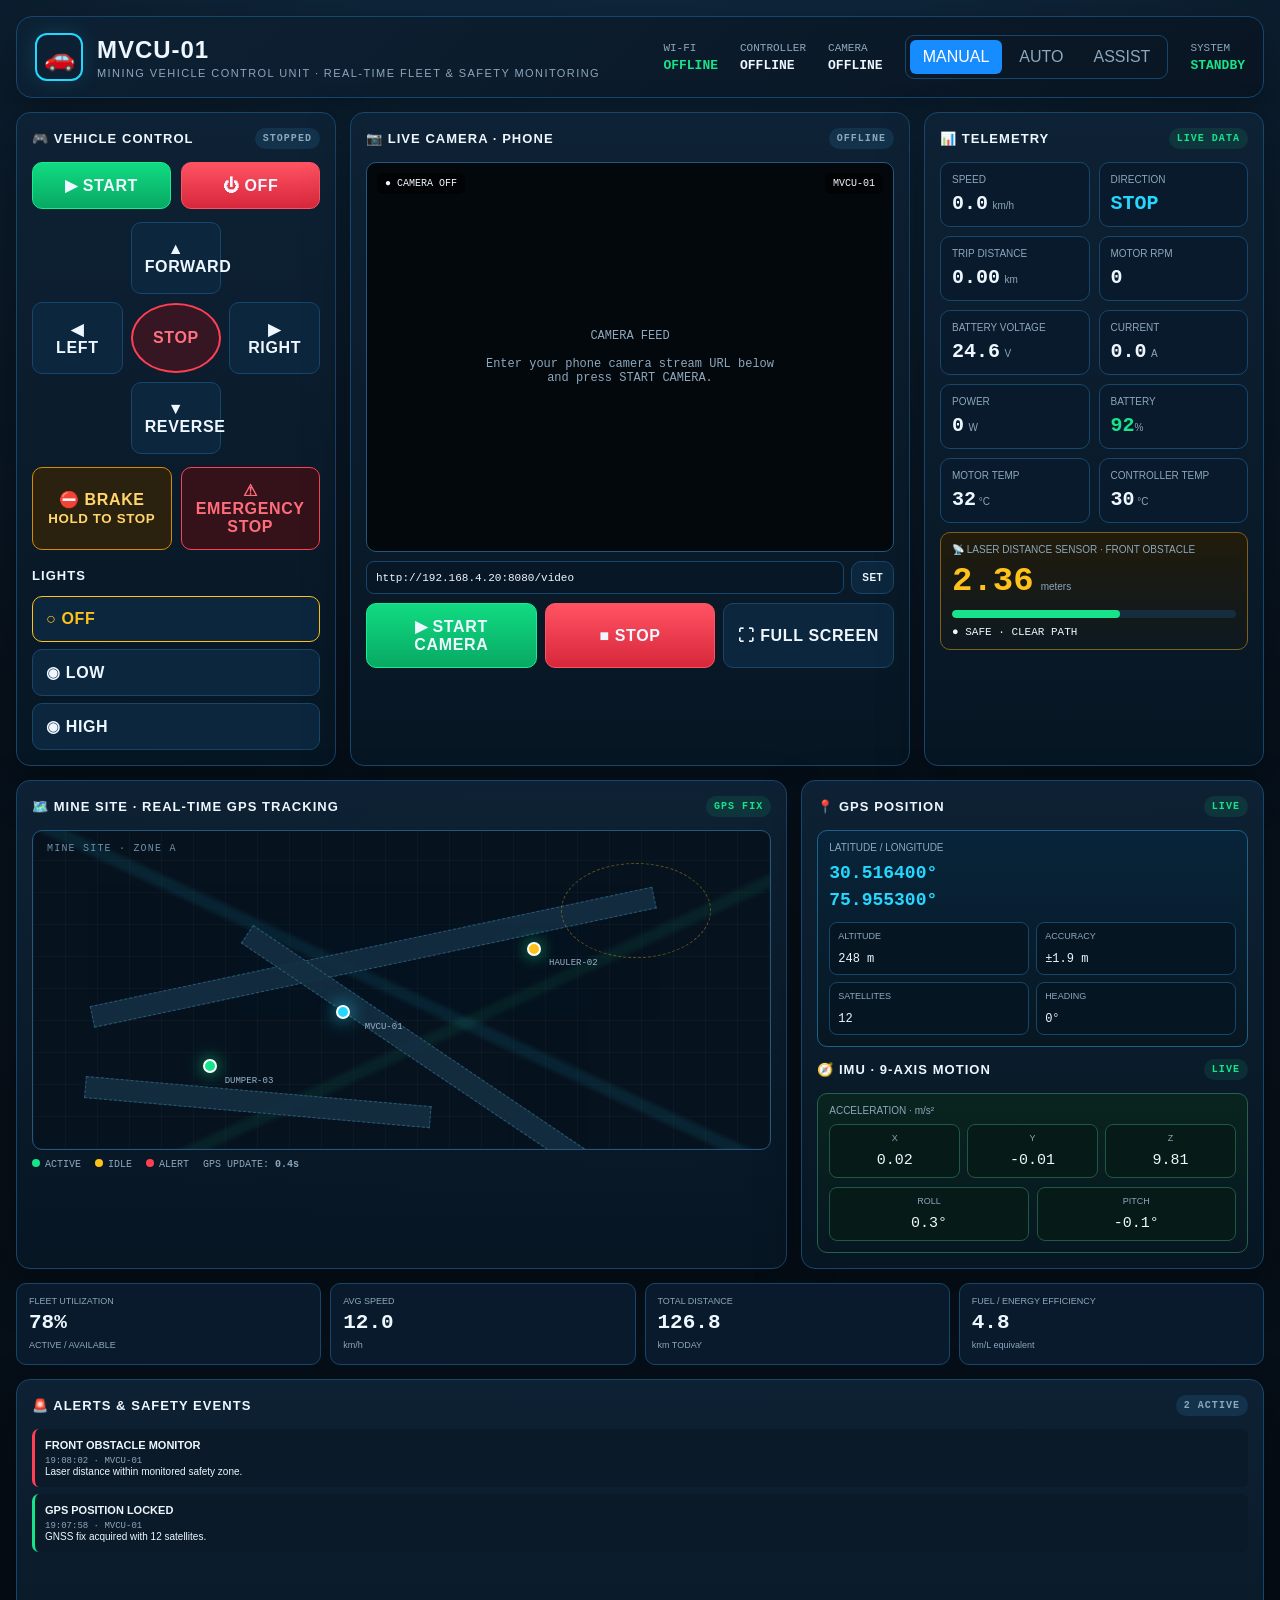
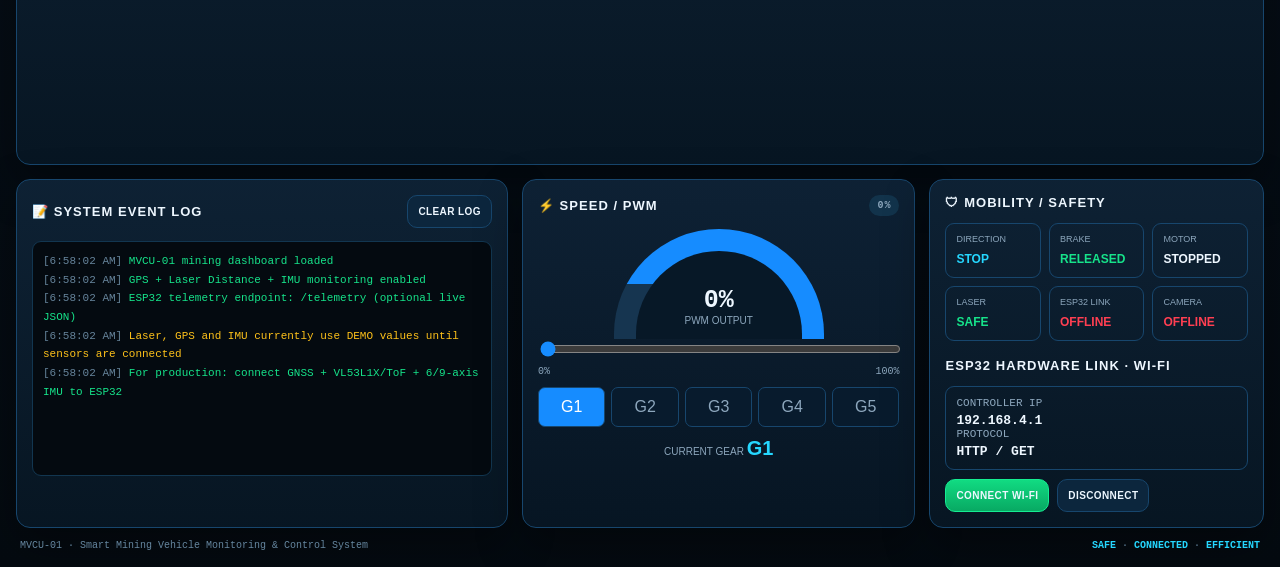
==== MVCU01_dashboard_servo.html @ f02cee78 "Add files via upload" ====
<!DOCTYPE html>
<html lang="en">
<head>
<meta charset="UTF-8">
<meta name="viewport" content="width=device-width, initial-scale=1.0">
<title>MVCU-01 · Mining Vehicle Fleet & Safety Dashboard</title>
<style>
:root{
  --bg:#07111c; --panel:#0b1a2a; --panel2:#0e2235; --line:#17466d;
  --blue:#168cff; --cyan:#25d7ff; --green:#16e38a; --yellow:#ffc21a;
  --red:#ff3f52; --orange:#ff9f1c; --text:#eef7ff; --muted:#8da7bd;
  --shadow:0 18px 45px rgba(0,0,0,.35); --radius:14px;
  --font:Inter,Segoe UI,Arial,sans-serif; --mono:Consolas,ui-monospace,monospace;
}
*{box-sizing:border-box}
body{margin:0;background:radial-gradient(circle at 50% -20%,#12314b 0,#07111c 48%,#040a10 100%);color:var(--text);font-family:var(--font);min-height:100vh;padding:16px}
button,input{font:inherit}.app{max-width:1500px;margin:auto}
.header{display:flex;align-items:center;justify-content:space-between;gap:20px;padding:16px 18px;background:linear-gradient(135deg,#0d2134,#091522);border:1px solid var(--line);border-radius:16px;box-shadow:var(--shadow);margin-bottom:14px}
.brand{display:flex;align-items:center;gap:14px}.brandIcon{width:48px;height:48px;border:2px solid var(--cyan);border-radius:12px;display:grid;place-items:center;font-size:25px;box-shadow:0 0 20px rgba(37,215,255,.15)}
h1{font-size:24px;margin:0;letter-spacing:.04em}.subtitle{font-size:11px;color:var(--muted);letter-spacing:.13em;margin-top:3px}
.headerStats{display:flex;align-items:center;gap:22px;flex-wrap:wrap;justify-content:flex-end}.stat{font-family:var(--mono);font-size:11px;color:var(--muted)}.stat b{display:block;color:var(--text);font-size:13px;margin-top:4px}.online{color:var(--green)!important}.mode{display:flex;gap:4px;border:1px solid var(--line);padding:4px;border-radius:9px}.mode button{border:0;background:transparent;color:var(--muted);padding:8px 13px;border-radius:6px;cursor:pointer}.mode button.active{background:var(--blue);color:white}
.layout{display:grid;grid-template-columns:320px minmax(420px,1fr) 340px;gap:14px}.bottom{display:grid;grid-template-columns:1.25fr 1fr .85fr;gap:14px;margin-top:14px}
.panel{background:linear-gradient(180deg,rgba(14,34,53,.97),rgba(7,22,35,.97));border:1px solid var(--line);border-radius:var(--radius);padding:15px;box-shadow:var(--shadow)}
.panelTitle{display:flex;justify-content:space-between;align-items:center;font-size:13px;letter-spacing:.08em;margin-bottom:13px}.panelTitle span:first-child{font-weight:700}.badge{font:700 10px var(--mono);padding:5px 8px;border-radius:999px;background:#12334b;color:var(--muted)}.badge.online{background:rgba(22,227,138,.1);color:var(--green)!important}
/* controls */
.powerRow{display:grid;grid-template-columns:1fr 1fr;gap:10px}.btn{border:1px solid var(--line);background:#0c263d;color:var(--text);border-radius:10px;padding:13px;cursor:pointer;font-weight:700;letter-spacing:.04em;transition:.15s}.btn:hover{transform:translateY(-1px);filter:brightness(1.15)}.btn.start{background:linear-gradient(180deg,#11db82,#08a963);border-color:#15ed92}.btn.off{background:linear-gradient(180deg,#ff5362,#d8273c);border-color:#ff5362}.btn.brake{border-color:#d58c00;color:#ffd56c;background:#2a220f}.btn.emergency{background:#35121a;border-color:#ff3f52;color:#ff6d7b}
.pad{display:grid;grid-template-columns:1fr 1fr 1fr;gap:8px;margin:13px 0}.dir{min-height:62px}.dir.fwd{grid-column:2}.dir.rev{grid-column:2}.stop{border-radius:50%;height:70px;align-self:center;background:#351622;border:2px solid var(--red);color:#ff7180}.safetyRow{display:grid;grid-template-columns:1fr 1fr;gap:9px}.small{font-size:10px;padding:10px}
/* camera */
.camera{padding-bottom:12px}.cameraFrame{height:390px;background:#03080d;border:1px solid #24577f;border-radius:10px;overflow:hidden;position:relative;display:grid;place-items:center}.cameraFrame img{width:100%;height:100%;object-fit:cover;display:none}.placeholder{text-align:center;color:var(--muted);font-family:var(--mono);font-size:12px}.cameraOverlay{position:absolute;left:10px;top:10px;right:10px;display:flex;justify-content:space-between;pointer-events:none}.rec{background:rgba(0,0,0,.65);padding:5px 8px;border-radius:6px;font:10px var(--mono)}.cameraControls{display:grid;grid-template-columns:1fr 1fr 1fr;gap:8px;margin-top:9px}.cameraInput{display:flex;gap:7px;margin-top:9px}.cameraInput input{min-width:0;flex:1;background:#071725;border:1px solid var(--line);border-radius:8px;color:var(--text);padding:9px;font:11px var(--mono)}
/* telemetry */
.teleGrid{display:grid;grid-template-columns:1fr 1fr;gap:9px}.metric{border:1px solid #17476d;border-radius:10px;padding:11px;background:#081a2b}.metric label{display:block;color:var(--muted);font-size:10px;margin-bottom:7px}.metric strong{font:700 20px var(--mono)}.metric small{color:var(--muted);font-size:10px}.green{color:var(--green)}.yellow{color:var(--yellow)}.red{color:var(--red)}.cyan{color:var(--cyan)}
.laser{grid-column:1/-1;border-color:#805f18;background:linear-gradient(180deg,#211b0b,#0d1921)}.laserValue{display:flex;align-items:baseline;gap:7px}.laserValue strong{font-size:34px;color:var(--yellow)}.bar{height:8px;background:#162d3e;border-radius:10px;overflow:hidden;margin-top:10px}.bar i{display:block;height:100%;width:78%;background:var(--green);border-radius:10px;transition:.3s}.safeStatus{margin-top:8px;font:11px var(--mono)}
/* lower */
.log{height:235px;overflow:auto;background:#040a10;border:1px solid #123650;border-radius:9px;padding:10px;font:11px/1.7 var(--mono)}.logLine{white-space:pre-wrap}.time{color:#66849b}.logOk{color:var(--green)}.logCmd{color:var(--cyan)}.logWarn{color:var(--yellow)}.logErr{color:var(--red)}
.gaugeBox{display:grid;place-items:center}.gauge{width:210px;height:110px;border-radius:210px 210px 0 0;background:conic-gradient(from 270deg,var(--blue) 0 65%,#163550 65% 100%);position:relative;overflow:hidden}.gauge:after{content:"";position:absolute;inset:22px 22px 0;border-radius:190px 190px 0 0;background:#071827}.gaugeText{position:absolute;z-index:2;bottom:13px;text-align:center;width:100%;font:700 25px var(--mono)}.gaugeText small{display:block;font:10px var(--font);color:var(--muted)}
.slider{width:100%;accent-color:var(--blue)}.gear{display:grid;grid-template-columns:repeat(5,1fr);gap:6px;margin-top:10px}.gear button{padding:10px 5px;border:1px solid var(--line);background:#081b2d;color:var(--muted);border-radius:7px;cursor:pointer}.gear button.active{background:var(--blue);color:white}.headlights{display:grid;gap:7px}.headlights button{text-align:left}.headlights button.active{border-color:var(--yellow);color:var(--yellow)}
.statusList{display:grid;grid-template-columns:repeat(3,1fr);gap:8px}.statusCell{border:1px solid var(--line);padding:10px;border-radius:9px}.statusCell label{display:block;color:var(--muted);font-size:9px;margin-bottom:5px}.statusCell b{font-size:12px}
.footer{display:flex;justify-content:space-between;color:#65869f;font:10px var(--mono);padding:12px 4px 0}.footer b{color:var(--cyan)}
@media(max-width:1100px){.layout{grid-template-columns:280px 1fr}.layout>.telemetryPanel{grid-column:1/-1}.bottom{grid-template-columns:1fr 1fr}.bottom>.mobility{grid-column:1/-1}}
@media(max-width:760px){body{padding:8px}.header{align-items:flex-start;flex-direction:column}.headerStats{justify-content:flex-start}.layout,.bottom{grid-template-columns:1fr}.cameraFrame{height:270px}.statusList{grid-template-columns:1fr 1fr}.layout>.telemetryPanel{grid-column:auto}}

/* ===== Mining telemetry upgrades ===== */
.mineGrid{display:grid;grid-template-columns:1.25fr .75fr;gap:14px;margin-top:14px}
.mapPanel{min-height:390px}
.mineMap{height:320px;position:relative;overflow:hidden;border:1px solid #24577f;border-radius:10px;
  background:
    linear-gradient(25deg,transparent 0 48%,rgba(37,215,255,.09) 49% 50%,transparent 51%),
    linear-gradient(155deg,transparent 0 58%,rgba(22,227,138,.07) 59% 60%,transparent 61%),
    repeating-linear-gradient(0deg,rgba(255,255,255,.025) 0 1px,transparent 1px 32px),
    repeating-linear-gradient(90deg,rgba(255,255,255,.025) 0 1px,transparent 1px 32px),
    #06131f}
.mineMap:before{content:"MINE SITE · ZONE A";position:absolute;left:14px;top:12px;color:#6d8fa8;font:10px var(--mono);letter-spacing:.12em}
.road{position:absolute;height:22px;background:#142f42;border:1px dashed #2c617d;transform-origin:left center;opacity:.9}
.road.r1{width:78%;left:8%;top:55%;transform:rotate(-12deg)}
.road.r2{width:55%;left:29%;top:29%;transform:rotate(34deg)}
.road.r3{width:47%;left:7%;top:77%;transform:rotate(5deg)}
.zone{position:absolute;border:1px dashed rgba(255,194,26,.35);border-radius:50%;width:150px;height:95px;right:8%;top:10%}
.vehicleDot{position:absolute;width:14px;height:14px;border-radius:50%;background:var(--green);border:2px solid white;box-shadow:0 0 16px rgba(22,227,138,.8);transform:translate(-50%,-50%);transition:.7s;z-index:3}
.vehicleDot.selected{background:var(--cyan);box-shadow:0 0 18px rgba(37,215,255,.9)}
.mapLegend{display:flex;gap:14px;flex-wrap:wrap;margin-top:9px;color:var(--muted);font:10px var(--mono)}
.legendDot{display:inline-block;width:8px;height:8px;border-radius:50%;margin-right:5px;background:var(--green)}
.legendDot.warn{background:var(--yellow)}.legendDot.alert{background:var(--red)}
.gpsCard{border-color:#1c6388;background:linear-gradient(180deg,#08243a,#071722)}
.gpsCoords{font:700 18px var(--mono);color:var(--cyan);line-height:1.5}
.gpsMeta{display:grid;grid-template-columns:1fr 1fr;gap:7px;margin-top:8px}
.gpsMeta div{border:1px solid #16476a;border-radius:8px;padding:8px;background:#061522}
.gpsMeta label{display:block;color:var(--muted);font-size:9px}.gpsMeta b{font:12px var(--mono)}
.imuCard{border-color:#275f50;background:linear-gradient(180deg,#09241e,#071722)}
.imuAxes{display:grid;grid-template-columns:repeat(3,1fr);gap:7px;margin-top:8px}
.axis{padding:8px;border:1px solid #205846;border-radius:8px;background:#061a17;text-align:center}
.axis label{display:block;color:var(--muted);font-size:9px}.axis b{font:15px var(--mono)}
.attitude{display:grid;grid-template-columns:1fr 1fr;gap:8px;margin-top:9px}
.alertPanel{max-height:390px}
.alertFeed{height:320px;overflow:auto}
.alertItem{padding:10px;border-left:3px solid var(--yellow);background:#0a1a28;border-radius:7px;margin-bottom:7px;font-size:10px}
.alertItem.critical{border-left-color:var(--red)}.alertItem.ok{border-left-color:var(--green)}
.alertItem b{display:block;font-size:11px;margin-bottom:3px}.alertItem span{color:var(--muted);font:9px var(--mono)}
.kpiStrip{display:grid;grid-template-columns:repeat(4,1fr);gap:9px;margin-top:14px}
.kpi{padding:12px;border:1px solid var(--line);border-radius:10px;background:#081a2b}
.kpi label{display:block;color:var(--muted);font-size:9px}.kpi strong{display:block;font:700 21px var(--mono);margin-top:5px}.kpi small{color:var(--muted);font-size:9px}
@media(max-width:1100px){.mineGrid{grid-template-columns:1fr}.kpiStrip{grid-template-columns:1fr 1fr}}
@media(max-width:760px){.kpiStrip{grid-template-columns:1fr 1fr}.mineMap{height:270px}}


/* Layout correction: centered, conventional vehicle D-pad */
.pad{
  display:grid;
  grid-template-columns:repeat(3,minmax(0,1fr));
  grid-template-rows:repeat(3,minmax(72px,auto));
  gap:8px;
  align-items:stretch;
}
.pad .dir.fwd{grid-column:2;grid-row:1}
.pad .dir[data-dir="left"]{grid-column:1;grid-row:2}
.pad #btnStop{grid-column:2;grid-row:2}
.pad .dir[data-dir="right"]{grid-column:3;grid-row:2}
.pad .dir.rev{grid-column:2;grid-row:3}
.pad .dir,.pad .stop{width:100%;min-width:0}
.safetyRow{grid-template-columns:repeat(2,minmax(0,1fr));align-items:stretch}
.safetyRow .btn{min-width:0;overflow-wrap:anywhere}
@media(max-width:420px){
  .pad{grid-template-rows:repeat(3,minmax(66px,auto));gap:7px}
  .pad .btn{padding:10px 6px;font-size:clamp(12px,3.5vw,16px)}
  .safetyRow{gap:8px}
  .safetyRow .btn{padding:12px 7px;font-size:clamp(12px,3.4vw,16px)}
}

</style>
</head>
<body>
<div class="app">
<header class="header">
  <div class="brand"><div class="brandIcon">🚗</div><div><h1>MVCU-01</h1><div class="subtitle">MINING VEHICLE CONTROL UNIT · REAL-TIME FLEET & SAFETY MONITORING</div></div></div>
  <div class="headerStats">
    <div class="stat">WI-FI<b id="wifiStatus" class="online">OFFLINE</b></div>
    <div class="stat">CONTROLLER<b id="controllerStatus">OFFLINE</b></div>
    <div class="stat">CAMERA<b id="cameraStatus">OFFLINE</b></div>
    <div class="mode"><button class="active">MANUAL</button><button>AUTO</button><button>ASSIST</button></div>
    <div class="stat">SYSTEM<b id="systemStatus" class="online">STANDBY</b></div>
  </div>
</header>

<main class="layout">
  <section class="panel controls">
    <div class="panelTitle"><span>🎮 VEHICLE CONTROL</span><span class="badge" id="driveBadge">STOPPED</span></div>
    <div class="powerRow"><button class="btn start" id="btnStart">▶ START</button><button class="btn off" id="btnOff">⏻ OFF</button></div>
    <div class="pad">
      <button class="btn dir fwd" data-dir="forward">▲<br>FORWARD</button>
      <button class="btn dir" data-dir="left">◀<br>LEFT</button>
      <button class="btn stop" id="btnStop">STOP</button>
      <button class="btn dir" data-dir="right">▶<br>RIGHT</button>
      <button class="btn dir rev" data-dir="reverse">▼<br>REVERSE</button>
    </div>
    <div class="safetyRow"><button class="btn brake" id="btnBrake">⛔ BRAKE<br><small>HOLD TO STOP</small></button><button class="btn emergency" id="btnEmergency">⚠ EMERGENCY<br>STOP</button></div>
    <div class="panelTitle" style="margin-top:18px"><span>LIGHTS</span></div>
    <div class="headlights" id="headlights"><button class="btn active" data-head="off">○ OFF</button><button class="btn" data-head="low">◉ LOW</button><button class="btn" data-head="high">◉ HIGH</button></div>
  </section>

  <section class="panel camera">
    <div class="panelTitle"><span>📷 LIVE CAMERA · PHONE</span><span class="badge" id="cameraBadge">OFFLINE</span></div>
    <div class="cameraFrame" id="cameraFrame">
      <img id="cameraStream" alt="Phone camera live stream">
      <div class="placeholder" id="cameraPlaceholder">CAMERA FEED<br><br>Enter your phone camera stream URL below<br>and press START CAMERA.</div>
      <div class="cameraOverlay"><span class="rec" id="cameraRec">● CAMERA OFF</span><span class="rec">MVCU-01</span></div>
    </div>
    <div class="cameraInput"><input id="cameraUrl" value="http://192.168.4.20:8080/video" placeholder="http://PHONE-IP:PORT/video"><button class="btn small" id="btnSetCamera">SET</button></div>
    <div class="cameraControls"><button class="btn start" id="btnCameraStart">▶ START CAMERA</button><button class="btn off" id="btnCameraStop">■ STOP</button><button class="btn" id="btnFullscreen">⛶ FULL SCREEN</button></div>
  </section>

  <section class="panel telemetryPanel">
    <div class="panelTitle"><span>📊 TELEMETRY</span><span class="badge online">LIVE DATA</span></div>
    <div class="teleGrid">
      <div class="metric"><label>SPEED</label><strong id="speed">0.0</strong> <small>km/h</small></div>
      <div class="metric"><label>DIRECTION</label><strong id="direction" class="cyan">STOP</strong></div>
      <div class="metric"><label>TRIP DISTANCE</label><strong id="distance">0.00</strong> <small>km</small></div>
      <div class="metric"><label>MOTOR RPM</label><strong id="rpm">0</strong></div>
      <div class="metric"><label>BATTERY VOLTAGE</label><strong id="voltage">24.6</strong> <small>V</small></div>
      <div class="metric"><label>CURRENT</label><strong id="current">0.0</strong> <small>A</small></div>
      <div class="metric"><label>POWER</label><strong id="power">0</strong> <small>W</small></div>
      <div class="metric"><label>BATTERY</label><strong id="battery" class="green">92</strong><small>%</small></div>
      <div class="metric"><label>MOTOR TEMP</label><strong id="motorTemp">32</strong><small> °C</small></div>
      <div class="metric"><label>CONTROLLER TEMP</label><strong id="controllerTemp">30</strong><small> °C</small></div>
      <div class="metric laser"><label>📡 LASER DISTANCE SENSOR · FRONT OBSTACLE</label><div class="laserValue"><strong id="laserDistance">2.36</strong><small>meters</small></div><div class="bar"><i id="laserBar"></i></div><div class="safeStatus" id="laserStatus">● SAFE · CLEAR PATH</div></div>
    </div>
  </section>
</main>


<section class="mineGrid">
  <div class="panel mapPanel">
    <div class="panelTitle"><span>🗺️ MINE SITE · REAL-TIME GPS TRACKING</span><span class="badge online" id="gpsBadge">GPS FIX</span></div>
    <div class="mineMap" id="mineMap">
      <div class="road r1"></div><div class="road r2"></div><div class="road r3"></div><div class="zone"></div>
      <div class="vehicleDot selected" id="vehicleDot" style="left:42%;top:57%" title="MVCU-01"></div>
      <div class="vehicleDot" style="left:68%;top:37%;background:var(--yellow)" title="HAULER-02"></div>
      <div class="vehicleDot" style="left:24%;top:74%;background:var(--green)" title="DUMPER-03"></div>
      <div style="position:absolute;left:45%;top:60%;font:9px var(--mono);color:#9ab4c7">MVCU-01</div>
      <div style="position:absolute;left:70%;top:40%;font:9px var(--mono);color:#9ab4c7">HAULER-02</div>
      <div style="position:absolute;left:26%;top:77%;font:9px var(--mono);color:#9ab4c7">DUMPER-03</div>
    </div>
    <div class="mapLegend">
      <span><i class="legendDot"></i>ACTIVE</span>
      <span><i class="legendDot warn"></i>IDLE</span>
      <span><i class="legendDot alert"></i>ALERT</span>
      <span>GPS UPDATE: <b id="gpsUpdateAge">0.5s</b></span>
    </div>
  </div>

  <div class="panel">
    <div class="panelTitle"><span>📍 GPS POSITION</span><span class="badge online">LIVE</span></div>
    <div class="metric gpsCard">
      <label>LATITUDE / LONGITUDE</label>
      <div class="gpsCoords"><span id="gpsLat">30.5164</span>°<br><span id="gpsLon">75.9553</span>°</div>
      <div class="gpsMeta">
        <div><label>ALTITUDE</label><b id="gpsAlt">248 m</b></div>
        <div><label>ACCURACY</label><b id="gpsAccuracy">±2.1 m</b></div>
        <div><label>SATELLITES</label><b id="gpsSats">12</b></div>
        <div><label>HEADING</label><b id="gpsHeading">0°</b></div>
      </div>
    </div>

    <div class="panelTitle" style="margin-top:12px"><span>🧭 IMU · 9-AXIS MOTION</span><span class="badge online">LIVE</span></div>
    <div class="metric imuCard">
      <label>ACCELERATION · m/s²</label>
      <div class="imuAxes">
        <div class="axis"><label>X</label><b id="imuAx">0.02</b></div>
        <div class="axis"><label>Y</label><b id="imuAy">-0.01</b></div>
        <div class="axis"><label>Z</label><b id="imuAz">9.81</b></div>
      </div>
      <div class="attitude">
        <div class="axis"><label>ROLL</label><b id="imuRoll">0.0°</b></div>
        <div class="axis"><label>PITCH</label><b id="imuPitch">0.0°</b></div>
      </div>
    </div>
  </div>
</section>

<section class="kpiStrip">
  <div class="kpi"><label>FLEET UTILIZATION</label><strong id="fleetUtil">78%</strong><small>ACTIVE / AVAILABLE</small></div>
  <div class="kpi"><label>AVG SPEED</label><strong id="avgSpeed">18.4</strong><small>km/h</small></div>
  <div class="kpi"><label>TOTAL DISTANCE</label><strong id="fleetDistance">126.8</strong><small>km TODAY</small></div>
  <div class="kpi"><label>FUEL / ENERGY EFFICIENCY</label><strong id="efficiency">4.8</strong><small>km/L equivalent</small></div>
</section>

<section class="panel alertPanel" style="margin-top:14px">
  <div class="panelTitle"><span>🚨 ALERTS & SAFETY EVENTS</span><span class="badge" id="alertCount">2 ACTIVE</span></div>
  <div class="alertFeed" id="alertFeed">
    <div class="alertItem critical"><b>FRONT OBSTACLE MONITOR</b><span>19:08:02 · MVCU-01</span><br>Laser distance within monitored safety zone.</div>
    <div class="alertItem ok"><b>GPS POSITION LOCKED</b><span>19:07:58 · MVCU-01</span><br>GNSS fix acquired with 12 satellites.</div>
  </div>
</section>

<section class="bottom">
  <div class="panel">
    <div class="panelTitle"><span>📝 SYSTEM EVENT LOG</span><button class="btn small" id="clearLog">CLEAR LOG</button></div>
    <div class="log" id="log"></div>
  </div>

  <div class="panel">
    <div class="panelTitle"><span>⚡ SPEED / PWM</span><span class="badge" id="pwmBadge">0%</span></div>
    <div class="gaugeBox"><div class="gauge"><div class="gaugeText"><span id="gaugeValue">0%</span><small>PWM OUTPUT</small></div></div></div>
    <input class="slider" id="pwmSlider" type="range" min="0" max="100" value="0">
    <div style="display:flex;justify-content:space-between;color:var(--muted);font:10px var(--mono);margin-top:5px"><span>0%</span><span>100%</span></div>
    <div class="gear"><button data-gear="1">G1</button><button data-gear="2">G2</button><button data-gear="3">G3</button><button data-gear="4">G4</button><button data-gear="5">G5</button></div>
    <div style="text-align:center;margin-top:10px;color:var(--muted);font-size:10px">CURRENT GEAR <strong id="currentGear" class="cyan" style="font-size:20px">G1</strong></div>
  </div>

  <div class="panel mobility">
    <div class="panelTitle"><span>🛡 MOBILITY / SAFETY</span></div>
    <div class="statusList">
      <div class="statusCell"><label>DIRECTION</label><b id="mobDirection" class="cyan">STOP</b></div>
      <div class="statusCell"><label>BRAKE</label><b id="mobBrake" class="green">RELEASED</b></div>
      <div class="statusCell"><label>MOTOR</label><b id="mobMotor" class="green">STOPPED</b></div>
      <div class="statusCell"><label>LASER</label><b id="mobLaser" class="green">SAFE</b></div>
      <div class="statusCell"><label>ESP32 LINK</label><b id="mobLink" class="red">OFFLINE</b></div>
      <div class="statusCell"><label>CAMERA</label><b id="mobCamera" class="red">OFFLINE</b></div>
    </div>
    <div class="panelTitle" style="margin-top:17px"><span>ESP32 HARDWARE LINK · WI-FI</span></div>
    <div class="stat" style="padding:10px;border:1px solid var(--line);border-radius:9px">CONTROLLER IP<b>192.168.4.1</b>PROTOCOL<b>HTTP / GET</b></div>
    <div style="display:flex;gap:8px;margin-top:9px"><button class="btn start small" id="btnConnect">CONNECT WI-FI</button><button class="btn small" id="btnDisconnect">DISCONNECT</button></div>
  </div>
</section>

<div class="footer"><span>MVCU-01 · Smart Mining Vehicle Monitoring & Control System</span><span><b>SAFE</b> · <b>CONNECTED</b> · <b>EFFICIENT</b></span></div>
</div>

<script>
const ESP32_BASE_URL='http://192.168.4.1';
let wifiConnected=false, vehicleOn=false, direction='STOP', brake=false, pwm=0, gear=1, tripKm=0, speed=0;
const $=id=>document.getElementById(id);
function log(msg,type='ok'){const d=document.createElement('div');d.className='logLine '+(type==='cmd'?'logCmd':type==='warn'?'logWarn':type==='err'?'logErr':'logOk');d.innerHTML='<span class="time">['+new Date().toLocaleTimeString()+']</span> '+msg;$('log').appendChild(d);$('log').scrollTop=$('log').scrollHeight}
function setText(id,v){$(id).textContent=v}
async function sendCommand(cmd){
  log('TX → '+cmd,'cmd');
  try{const ctl=new AbortController();const timer=setTimeout(()=>ctl.abort(),1800);const r=await fetch(ESP32_BASE_URL+'/cmd?c='+encodeURIComponent(cmd),{method:'GET',signal:ctl.signal,cache:'no-store'});clearTimeout(timer);if(!r.ok)throw new Error('HTTP '+r.status);wifiConnected=true;updateLink();return true}
  catch(e){wifiConnected=false;updateLink();log('Controller unreachable: '+e.message,'err');return false}
}
function updateLink(){
  setText('wifiStatus',wifiConnected?'CONNECTED':'OFFLINE');setText('controllerStatus',wifiConnected?'CONNECTED':'OFFLINE');setText('mobLink',wifiConnected?'ONLINE':'OFFLINE');$('mobLink').className=wifiConnected?'green':'red';
}
function updateDrive(){setText('driveBadge',vehicleOn?(brake?'BRAKING':direction):'STOPPED');setText('direction',direction);setText('mobDirection',direction);setText('mobBrake',brake?'APPLIED':'RELEASED');setText('mobMotor',vehicleOn&&!brake?'RUNNING':'STOPPED');$('mobBrake').className=brake?'red':'green';$('mobMotor').className=vehicleOn&&!brake?'green':'muted';}
function setDirection(d){
  if(!vehicleOn){log('Press START before driving','warn');return}
  if(brake){log('Brake is applied; release brake first','warn');return}
  direction=d.toUpperCase();
  updateDrive();
  const command = d==='forward' ? 'MOTOR:FORWARD' : d==='reverse' ? 'MOTOR:BACKWARD' : 'MOTOR:OFF';
  sendCommand(command);
}
$('btnStart').onclick=()=>{vehicleOn=true;brake=false;direction='STOP';updateDrive();sendCommand('MOTOR:OFF');setText('systemStatus','RUNNING');log('Drive controls enabled')};
$('btnOff').onclick=()=>{vehicleOn=false;brake=false;direction='STOP';speed=0;updateDrive();sendCommand('MOTOR:OFF');sendCommand('SERVO:60');setText('systemStatus','STANDBY');log('Vehicle outputs turned off','warn')};
$('btnStop').onclick=()=>{direction='STOP';speed=0;updateDrive();sendCommand('MOTOR:OFF');log('Drive motor stopped')};
// Hold-to-steer: LEFT=30°, RIGHT=90°, release/cancel/leave=centre 60°.
// Forward/reverse run while held; release sends MOTOR:OFF.
const STEER={left:30,right:90,center:60};
function steerPress(dir){
  if(!vehicleOn||brake){log('START and release brake before steering','warn');return;}
  direction=dir.toUpperCase(); updateDrive(); sendCommand('SERVO:'+STEER[dir]);
}
function steerRelease(){
  sendCommand('SERVO:'+STEER.center);
  if(direction==='LEFT'||direction==='RIGHT'){direction='STOP';updateDrive();}
}
function driveRelease(){
  sendCommand('MOTOR:OFF');
  if(direction==='FORWARD'||direction==='REVERSE'){direction='STOP';speed=0;updateDrive();}
}
document.querySelectorAll('[data-dir]').forEach(b=>{
  const dir=b.dataset.dir.toLowerCase();
  if(dir==='left'||dir==='right'){
    b.onpointerdown=e=>{e.preventDefault();try{b.setPointerCapture(e.pointerId)}catch(_){};steerPress(dir)};
    b.onpointerup=steerRelease; b.onpointercancel=steerRelease; b.onpointerleave=steerRelease;
  } else {
    b.onpointerdown=e=>{e.preventDefault();try{b.setPointerCapture(e.pointerId)}catch(_){};setDirection(dir)};
    b.onpointerup=driveRelease; b.onpointercancel=driveRelease; b.onpointerleave=driveRelease;
  }
});
function brakeOn(){brake=true;speed=0;updateDrive();sendCommand('BRAKE:ON');log('BRAKE APPLIED','warn')};function brakeOff(){if(!brake)return;brake=false;updateDrive();sendCommand('BRAKE:OFF');log('BRAKE RELEASED')};
$('btnBrake').onpointerdown=brakeOn;$('btnBrake').onpointerup=brakeOff;$('btnBrake').onpointerleave=brakeOff;$('btnBrake').onpointercancel=brakeOff;
$('btnEmergency').onclick=async()=>{
  // Emergency action: issue the known motor-off command and centre steering.
  vehicleOn=false;brake=true;direction='STOP';speed=0;pwm=0;
  $('pwmSlider').value=0;setText('pwmBadge','0%');setText('gaugeValue','0%');
  updateDrive();setText('systemStatus','EMERGENCY');
  await sendCommand('MOTOR:OFF');await sendCommand('SERVO:60');
  // BRAKE:ON is sent only as an additional request; it needs matching firmware/hardware.
  await sendCommand('BRAKE:ON');
  log('EMERGENCY STOP requested: motor OFF + steering centre','err');
};
$('pwmSlider').oninput=e=>{pwm=+e.target.value;setText('pwmBadge',pwm+'%');setText('gaugeValue',pwm+'%');sendCommand('PWM:'+pwm);if(vehicleOn&&!brake&&direction!=='STOP')speed=pwm*.18};
document.querySelectorAll('[data-gear]').forEach(b=>b.onclick=()=>{gear=+b.dataset.gear;document.querySelectorAll('[data-gear]').forEach(x=>x.classList.toggle('active',x===b));setText('currentGear','G'+gear);sendCommand('GEAR:'+gear);log('Gear changed → G'+gear)});
document.querySelector('[data-gear="1"]').classList.add('active');
document.querySelectorAll('[data-head]').forEach(b=>b.onclick=()=>{document.querySelectorAll('[data-head]').forEach(x=>x.classList.toggle('active',x===b));sendCommand('HEAD:'+b.dataset.head);log('Headlight → '+b.dataset.head.toUpperCase())});
$('btnConnect').onclick=async()=>{log('Connecting to ESP32 controller at '+ESP32_BASE_URL+'…','cmd');try{const r=await fetch(ESP32_BASE_URL+'/',{cache:'no-store'});if(!r.ok)throw new Error('HTTP '+r.status);wifiConnected=true;updateLink();log('ESP32 Wi-Fi controller CONNECTED');}catch(e){wifiConnected=false;updateLink();log('Connect failed. Join Wi-Fi MVCU-01 first.','err')}};
$('btnDisconnect').onclick=()=>{wifiConnected=false;updateLink();log('ESP32 Wi-Fi link marked disconnected','warn')};
$('clearLog').onclick=()=>{$('log').innerHTML='';log('Log cleared')};
// Phone camera uses a direct MJPEG/HTTP stream. This is not laptop webcam access.
function startCamera(){const url=$('cameraUrl').value.trim();if(!url){log('Enter phone camera stream URL','warn');return}$('cameraStream').src=url; $('cameraStream').style.display='block';$('cameraPlaceholder').style.display='none';setText('cameraStatus','ONLINE');setText('cameraBadge','ONLINE');setText('cameraRec','● CAMERA LIVE');setText('mobCamera','ONLINE');$('mobCamera').className='green';log('Phone camera stream started')}
function stopCamera(){const img=$('cameraStream');img.src='';img.style.display='none';$('cameraPlaceholder').style.display='block';setText('cameraStatus','OFFLINE');setText('cameraBadge','OFFLINE');setText('cameraRec','● CAMERA OFF');setText('mobCamera','OFFLINE');$('mobCamera').className='red';log('Phone camera stream stopped','warn')}
$('btnCameraStart').onclick=startCamera;$('btnCameraStop').onclick=stopCamera;$('btnSetCamera').onclick=()=>{stopCamera();log('Camera URL updated')};$('btnFullscreen').onclick=()=>{const f=$('cameraFrame');if(!document.fullscreenElement)f.requestFullscreen?.();else document.exitFullscreen?.()};
// Demo telemetry fallback. Replace these values with ESP32 sensor JSON when connected.
let last=Date.now();
let gpsLat=30.5164,gpsLon=75.9553,gpsAlt=248,gpsHeading=0;
let laser=2.36, imuRoll=0, imuPitch=0;
setInterval(()=>{
  const dt=(Date.now()-last)/3600000; last=Date.now();
  if(vehicleOn&&!brake&&direction!=='STOP'){speed=Math.max(0,pwm*.18);tripKm+=speed*dt}
  else speed=0;
  const current=vehicleOn&&!brake?pwm*.12:0;
  const motorTemp=32+(vehicleOn?Math.min(28,pwm*.22):0);
  const controllerTemp=30+(vehicleOn?Math.min(22,pwm*.15):0);
  setText('speed',speed.toFixed(1)); setText('distance',tripKm.toFixed(2));
  setText('rpm',Math.round(speed*150)); setText('current',current.toFixed(1));
  setText('power',Math.round(24.6*current));
  setText('motorTemp',motorTemp.toFixed(0)); setText('controllerTemp',controllerTemp.toFixed(0));
  setText('battery',Math.max(15,92-tripKm*.7).toFixed(0));

  // GPS demo drift / heading
  if(vehicleOn && direction!=='STOP' && !brake){
    const step=speed*dt/111.32;
    if(direction==='forward') gpsLat+=step;
    if(direction==='reverse') gpsLat-=step;
    if(direction==='left') {gpsLon-=step*.55;gpsHeading=(gpsHeading+4)%360}
    if(direction==='right'){gpsLon+=step*.55;gpsHeading=(gpsHeading+4)%360}
  }
  setText('gpsLat',gpsLat.toFixed(6)); setText('gpsLon',gpsLon.toFixed(6));
  setText('gpsAlt',Math.round(gpsAlt+(Math.random()-.5)*.4)+' m');
  setText('gpsHeading',Math.round(gpsHeading)+'°');
  setText('gpsSats',vehicleOn?Math.floor(10+Math.random()*5):12);
  setText('gpsAccuracy','±'+(1.8+Math.random()*.8).toFixed(1)+' m');
  setText('gpsUpdateAge',(0.3+Math.random()*.4).toFixed(1)+'s');
  $('vehicleDot').style.left=(42+(gpsLon-75.9553)*900)+'%';
  $('vehicleDot').style.top=(57-(gpsLat-30.5164)*900)+'%';

  // IMU demo
  const moving=vehicleOn&&!brake&&direction!=='STOP';
  imuRoll=moving ? Math.sin(Date.now()/700)*3.5 : Math.sin(Date.now()/1400)*.3;
  imuPitch=moving ? Math.cos(Date.now()/900)*2.8 : Math.cos(Date.now()/1600)*.2;
  setText('imuAx',(moving?(Math.random()-.5)*1.2:0.02).toFixed(2));
  setText('imuAy',(moving?(Math.random()-.5)*1.0:-0.01).toFixed(2));
  setText('imuAz',(9.81+(Math.random()-.5)*.08).toFixed(2));
  setText('imuRoll',imuRoll.toFixed(1)+'°'); setText('imuPitch',imuPitch.toFixed(1)+'°');

  setText('avgSpeed',(12+speed*.35).toFixed(1));
  setText('fleetDistance',(126.8+tripKm).toFixed(1));
},500);

// Laser distance sensor: demo fallback until a real VL53L1X/ToF sensor is connected.
setInterval(()=>{
  if(vehicleOn&&direction!=='STOP'&&!brake){
    laser+=((Math.random()-.5)*.18);
    laser=Math.max(.25,Math.min(4.0,laser));
  }
  setText('laserDistance',laser.toFixed(2));
  const pct=Math.max(4,Math.min(100,laser/4*100));
  $('laserBar').style.width=pct+'%';
  let s=laser<.5?'● CRITICAL · OBSTACLE VERY CLOSE':laser<1?'● WARNING · REDUCE SPEED':'● SAFE · CLEAR PATH';
  setText('laserStatus',s);
  setText('mobLaser',laser<.5?'CRITICAL':laser<1?'WARNING':'SAFE');
  $('mobLaser').className=laser<.5?'red':laser<1?'yellow':'green';
},700);

// Optional ESP32 JSON telemetry endpoint.
// Expected JSON example:
// {"lat":30.5164,"lon":75.9553,"alt":248,"speed":12.4,"heading":92,
//  "laser":2.1,"ax":0.1,"ay":-0.2,"az":9.8,"roll":1.2,"pitch":-0.5}
async function pollTelemetry(){
  if(!wifiConnected) return;
  try{
    const ctl=new AbortController(); const timer=setTimeout(()=>ctl.abort(),1200);
    const r=await fetch(ESP32_BASE_URL+'/telemetry',{cache:'no-store',signal:ctl.signal});
    clearTimeout(timer); if(!r.ok) throw new Error('HTTP '+r.status);
    const d=await r.json();
    if(d.lat!=null)setText('gpsLat',Number(d.lat).toFixed(6));
    if(d.lon!=null)setText('gpsLon',Number(d.lon).toFixed(6));
    if(d.alt!=null)setText('gpsAlt',Number(d.alt).toFixed(0)+' m');
    if(d.heading!=null)setText('gpsHeading',Number(d.heading).toFixed(0)+'°');
    if(d.speed!=null){speed=Number(d.speed);setText('speed',speed.toFixed(1))}
    if(d.laser!=null)laser=Number(d.laser);
    if(d.ax!=null)setText('imuAx',Number(d.ax).toFixed(2));
    if(d.ay!=null)setText('imuAy',Number(d.ay).toFixed(2));
    if(d.az!=null)setText('imuAz',Number(d.az).toFixed(2));
    if(d.roll!=null)setText('imuRoll',Number(d.roll).toFixed(1)+'°');
    if(d.pitch!=null)setText('imuPitch',Number(d.pitch).toFixed(1)+'°');
  }catch(e){
    // Keep demo values running if the ESP32 telemetry endpoint is not implemented.
  }
}
setInterval(pollTelemetry,1000);

log('MVCU-01 mining dashboard loaded');
log('GPS + Laser Distance + IMU monitoring enabled');
log('ESP32 telemetry endpoint: /telemetry (optional live JSON)');
log('Laser, GPS and IMU currently use DEMO values until sensors are connected','warn');
log('For production: connect GNSS + VL53L1X/ToF + 6/9-axis IMU to ESP32');
updateLink();updateDrive();
</script>
</body>
</html>
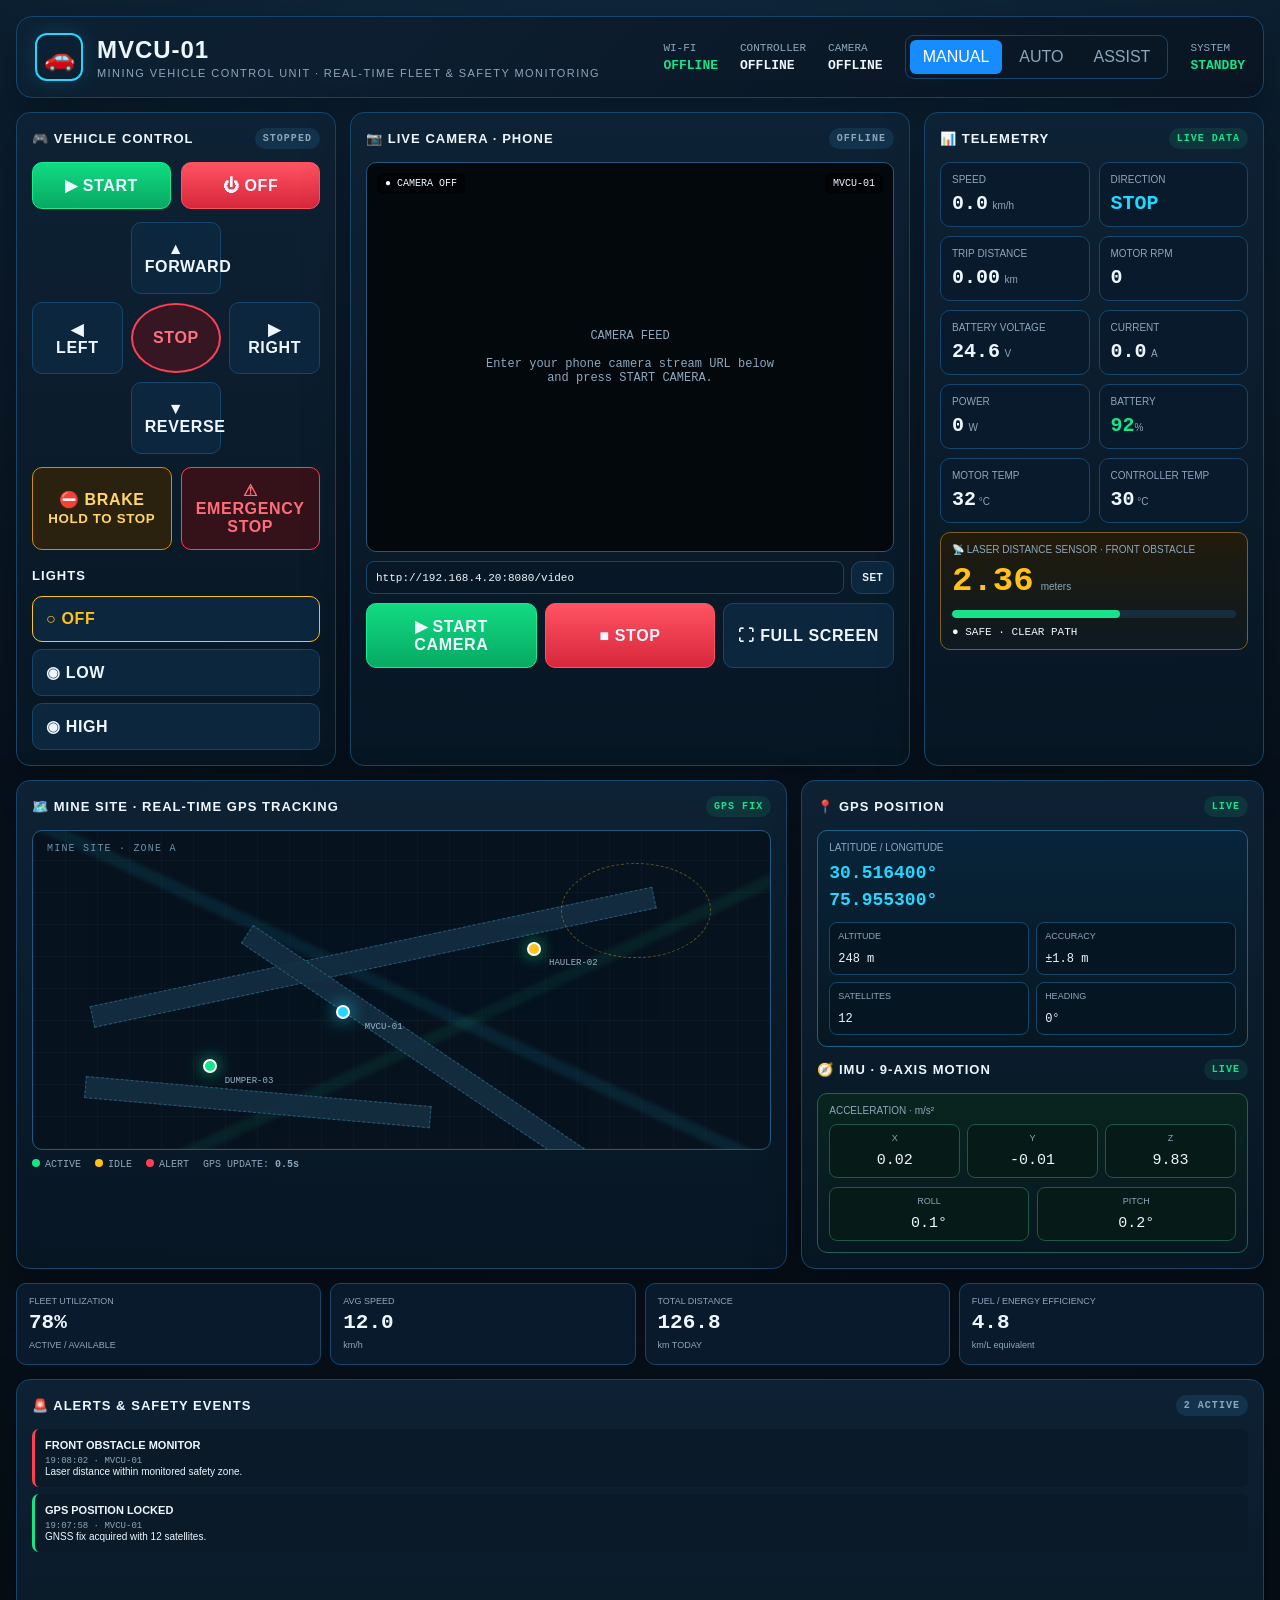
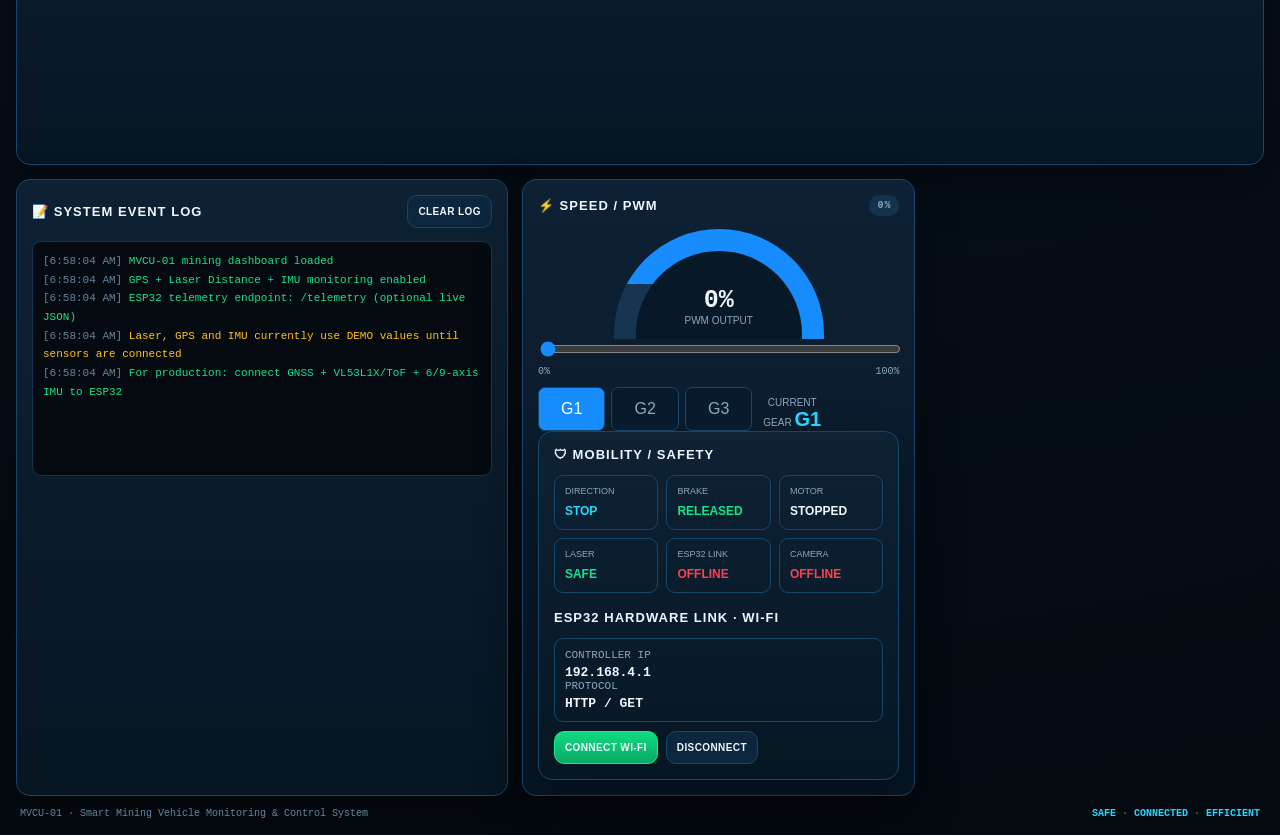
==== commit 609fc7a9: "Fix gear button layout in dashboard HTML" ====
--- a/MVCU01_dashboard_servo.html
+++ b/MVCU01_dashboard_servo.html
@@ -241,7 +241,7 @@
     <div class="gaugeBox"><div class="gauge"><div class="gaugeText"><span id="gaugeValue">0%</span><small>PWM OUTPUT</small></div></div></div>
     <input class="slider" id="pwmSlider" type="range" min="0" max="100" value="0">
     <div style="display:flex;justify-content:space-between;color:var(--muted);font:10px var(--mono);margin-top:5px"><span>0%</span><span>100%</span></div>
-    <div class="gear"><button data-gear="1">G1</button><button data-gear="2">G2</button><button data-gear="3">G3</button><button data-gear="4">G4</button><button data-gear="5">G5</button></div>
+    <div class="gear"><button data-gear="1">G1</button><button data-gear="2">G2</button><button data-gear="3">G3</button>
     <div style="text-align:center;margin-top:10px;color:var(--muted);font-size:10px">CURRENT GEAR <strong id="currentGear" class="cyan" style="font-size:20px">G1</strong></div>
   </div>
 
